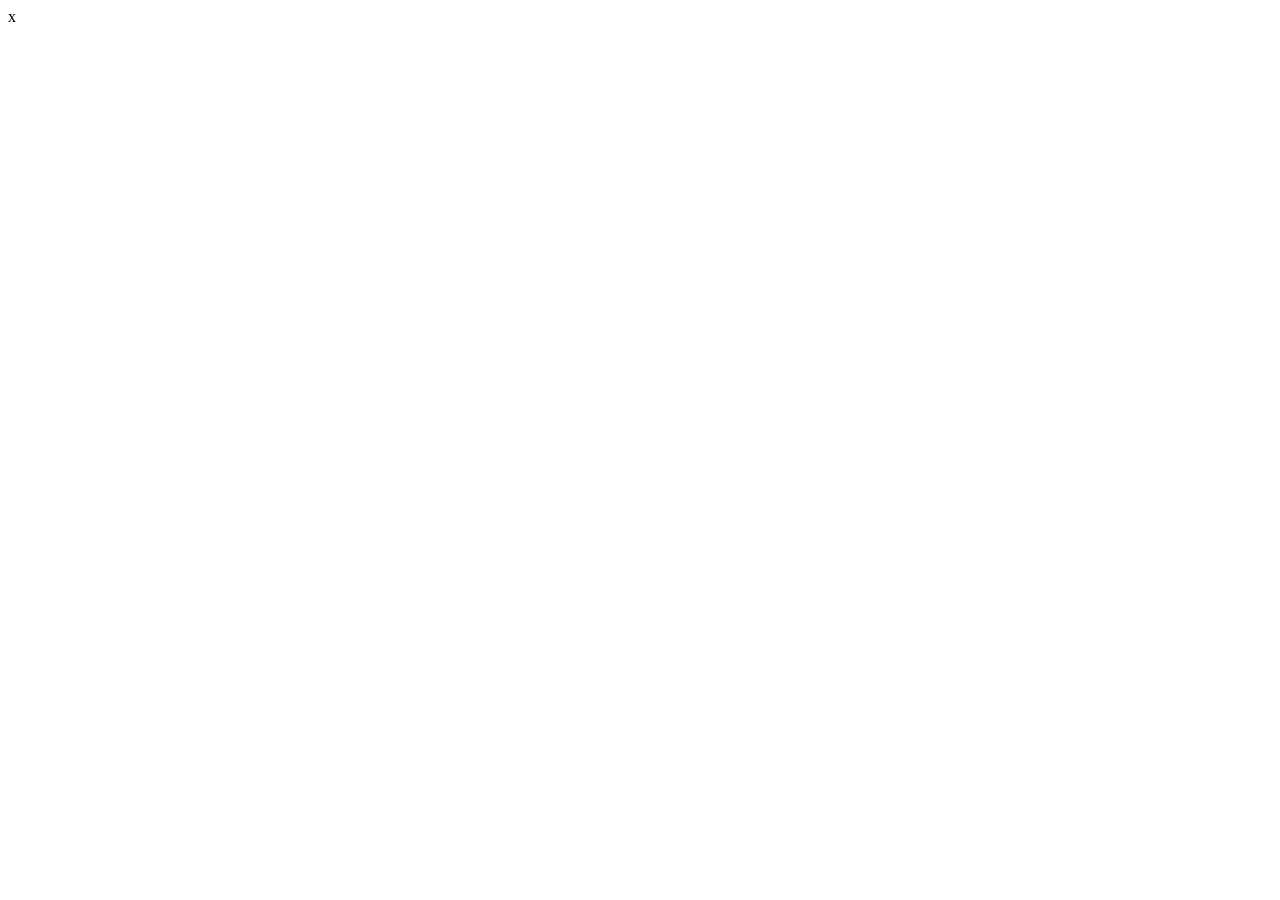
==== My firdt web.html @ 68ce8c74 "2nd commit" ====
<!DOCTYPE html>
<html lang="en">
<head>
    <meta charset="UTF-8">
    <meta name="viewport" content="width=device-width, initial-scale=1.0">
    <title>My Intro</title>
</head>
<body>
    x
</body>
</html>
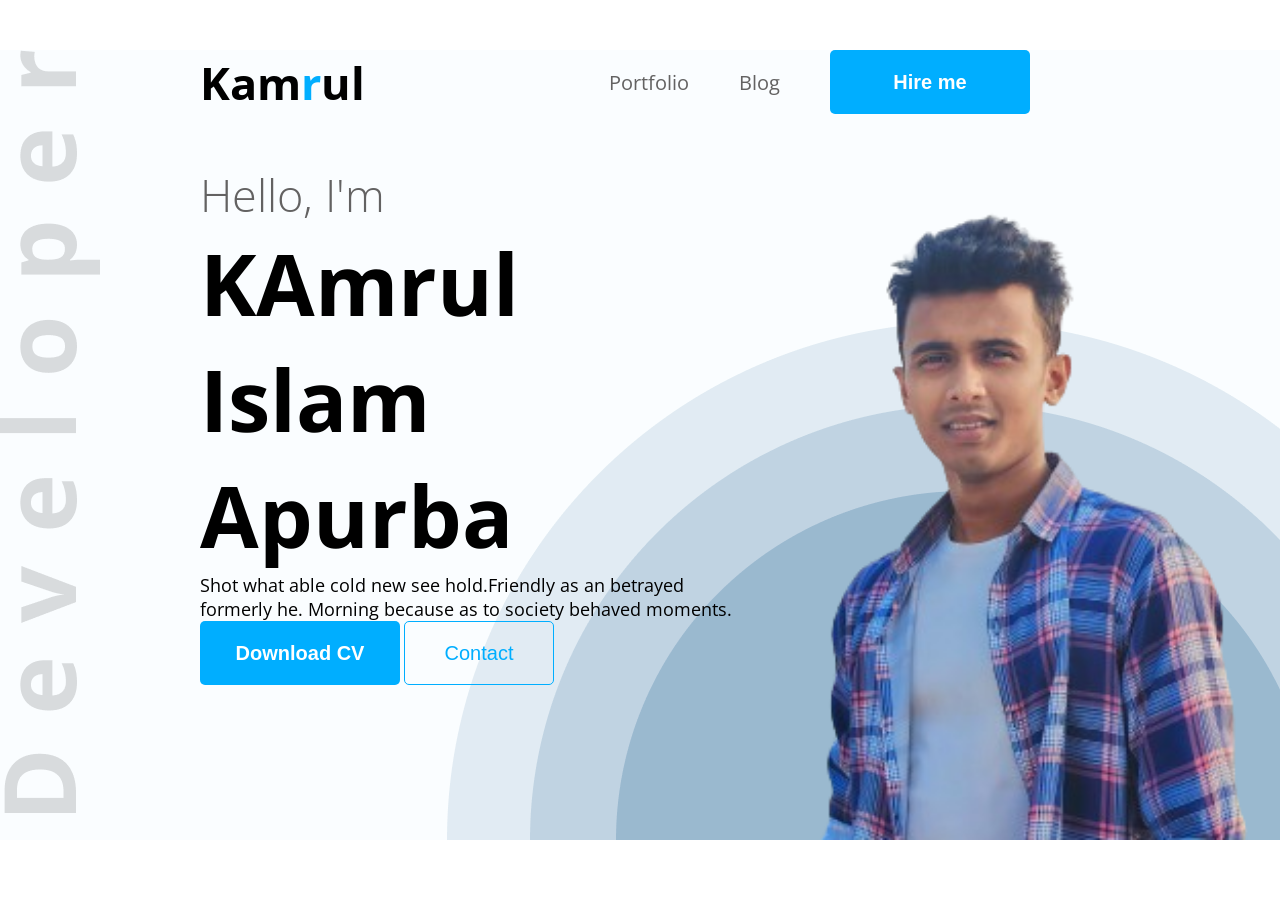
==== commit dcc6621d: "First paze done" ====
--- a/My firdt web.html
+++ b/My firdt web.html
@@ -1,11 +1,47 @@
 <!DOCTYPE html>
 <html lang="en">
+
 <head>
     <meta charset="UTF-8">
     <meta name="viewport" content="width=device-width, initial-scale=1.0">
+    <link rel="preconnect" href="https://fonts.googleapis.com">
+    <link rel="preconnect" href="https://fonts.gstatic.com" crossorigin>
+    <link href="https://fonts.googleapis.com/css2?family=Open+Sans:ital,wght@0,300..800;1,300..800&display=swap"
+        rel="stylesheet">
+    <link rel="stylesheet" href="Style/My f w.css">
     <title>My Intro</title>
 </head>
-<body>
-    x
+
+<body class="open-sans-normal">
+    <header class="header">
+        <nav>
+            <h3 class="nav-title">Kam<span style="color:rgb(0, 174, 255);">r</span>ul</h3>
+            <ul>
+                <li><a href="">Portfolio</a></li>
+                <li><a href="">Blog</a></li>
+                <li><a href=""><button class="btn">Hire me</button></a></li>
+            </ul>
+        </nav>
+        <div class="bann">
+            <div class="bann-con">
+                <h4 class="bn-gtn">Hello, I'm</h4>
+                <h1 class="nm">KAmrul Islam Apurba</h1>
+                <p class="pra">
+                    Shot what able cold new see hold.Friendly as an betrayed formerly he. Morning because as to society
+                    behaved moments.
+                </p>
+                <button class="btn">Download CV</button>
+                <button id="btx"> Contact</button>
+            </div>
+            <img id="img" src="Assets/my pict.png" alt="my picture">
+        </div>
+    </header>
+    <main>
+
+    </main>
+    <footer>
+
+    </footer>
 </body>
+
 </html>
--- a/Style/My f w.css
+++ b/Style/My f w.css
@@ -0,0 +1,100 @@
+* {
+    margin: 0;
+}
+
+.open-sans-normal {
+    font-family: "Open Sans", sans-serif, orbitron;
+    font-optical-sizing: auto;
+    font-style: normal;
+    font-variation-settings: "wdth" 100;
+
+}
+/* Header */
+.header{
+    background-image: url(../Assets/developer.png),url(../Assets/header_bg.png);
+    background-repeat: no-repeat;
+    background-position:top left, bottom right ;
+    background-color: rgb(250, 253, 255);
+}
+
+/* Nav style */
+nav {
+    display: flex;
+    align-items: center;
+    justify-content: space-between;
+    margin: 50px 200px;
+}
+
+nav ul {
+    display: flex;
+    align-items: center;
+    flex-direction: row;
+
+}
+
+nav ul li {
+    list-style: none;
+    margin-right: 50px;
+
+}
+
+nav li a {
+    text-decoration: none;
+    color: rgb(99, 98, 98);
+    font-size: 20px;
+    ;
+}
+
+.nav-title {
+    font-weight: bolder;
+    font-size: 45px;
+}
+
+.btn {
+    color: white;
+    background-color: rgb(0, 174, 255);
+    font-weight: bold;
+    font-size: 20px;
+    border: none;
+    border-radius: 5px;
+    height: 64px;
+    width: 200px;
+    padding: 18px 35px;
+}
+/* Banner style */
+.bann{
+    display: flex;
+    justify-content: space-between;
+    margin: 0px 0px 0px 200px;
+
+}
+.bann-con{
+    max-width: 590px;
+}
+#btx {
+    color: rgb(0, 174, 255);
+    background-color: transparent;
+    border: 1px solid rgb(0, 174, 255);
+    border-radius: 5px;
+    height: 64px;
+    width: 150px;
+    padding: 18px 35px;
+    font-size: 20px;
+}
+.bn-gtn{
+    color: rgb(99, 98, 98);
+    font-weight: lighter;
+    font-size: 45px;
+}
+.nm{
+   font-weight: bold;
+   font-size: 85px; 
+}
+.pra{
+    font-size: 18px;
+    color:  color: rgb(99, 98, 98);;
+}
+#img{
+    height: 676px;
+    width: 858;
+}
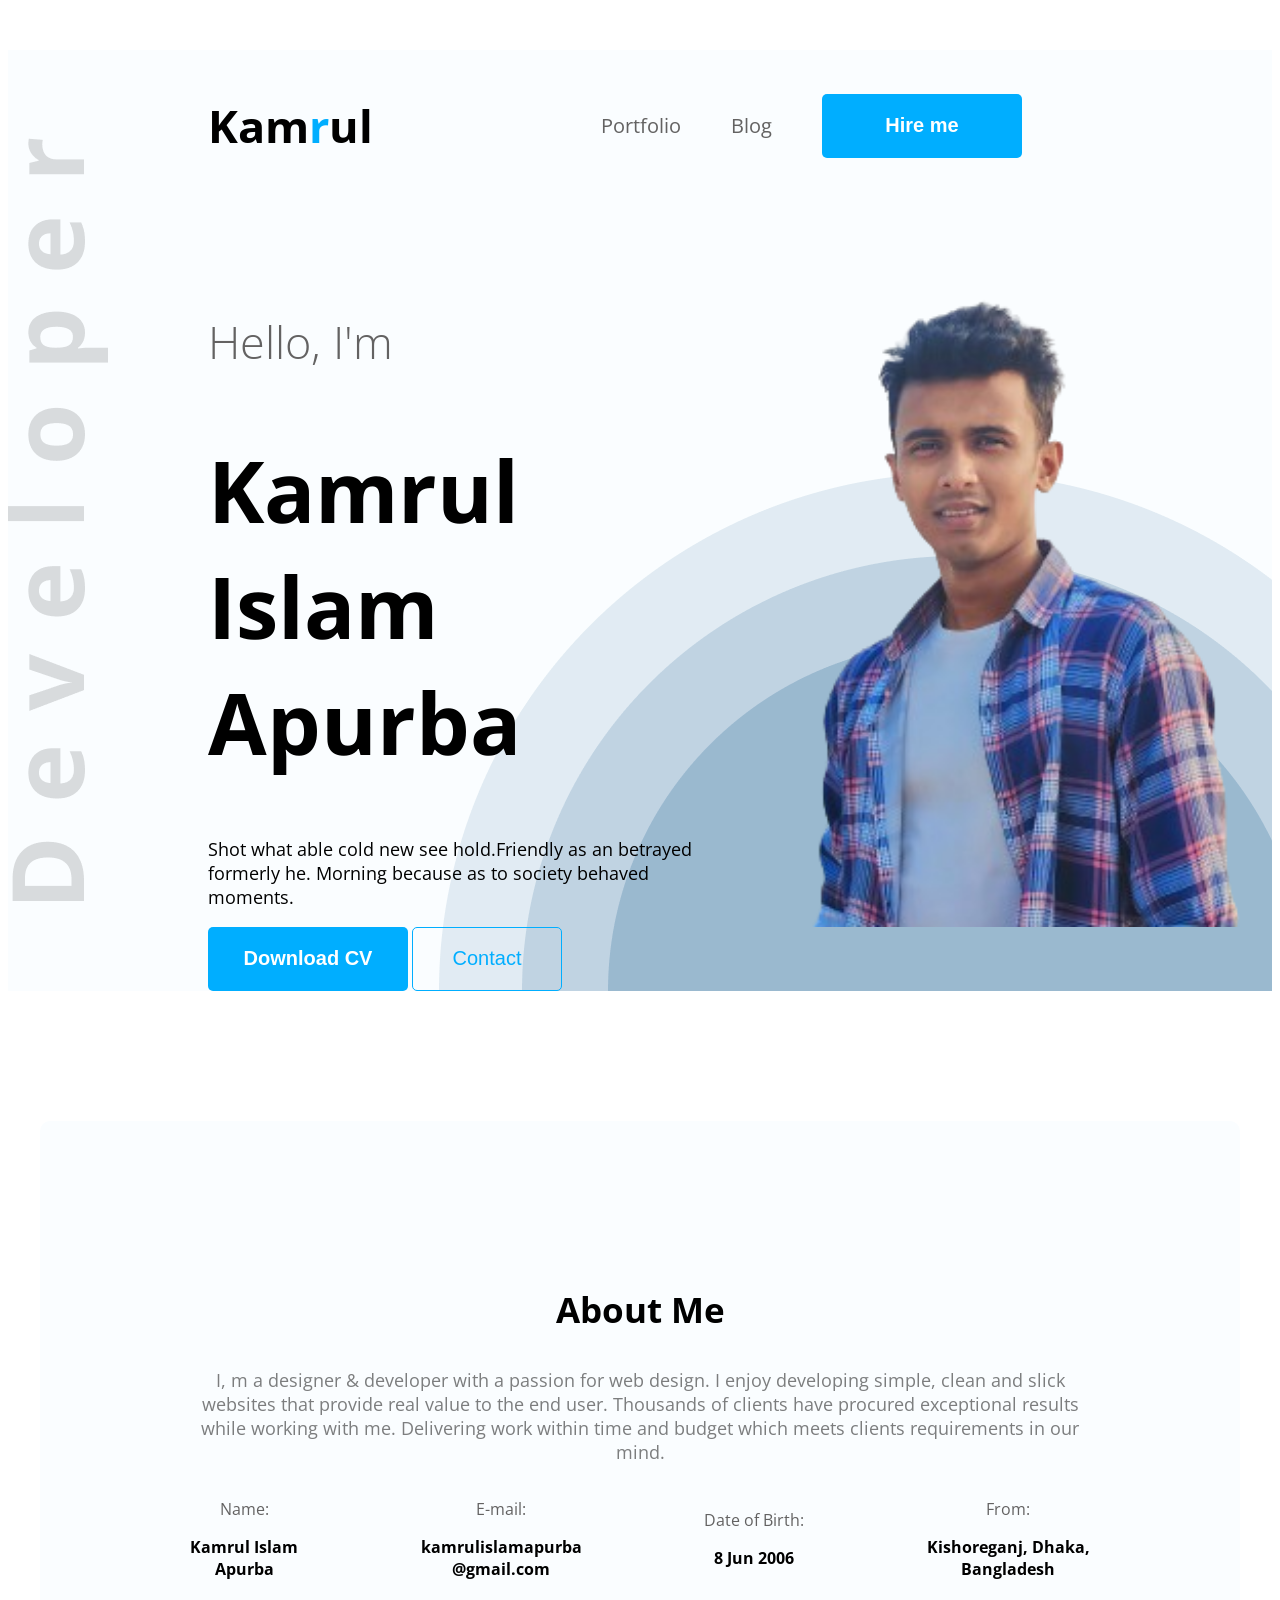
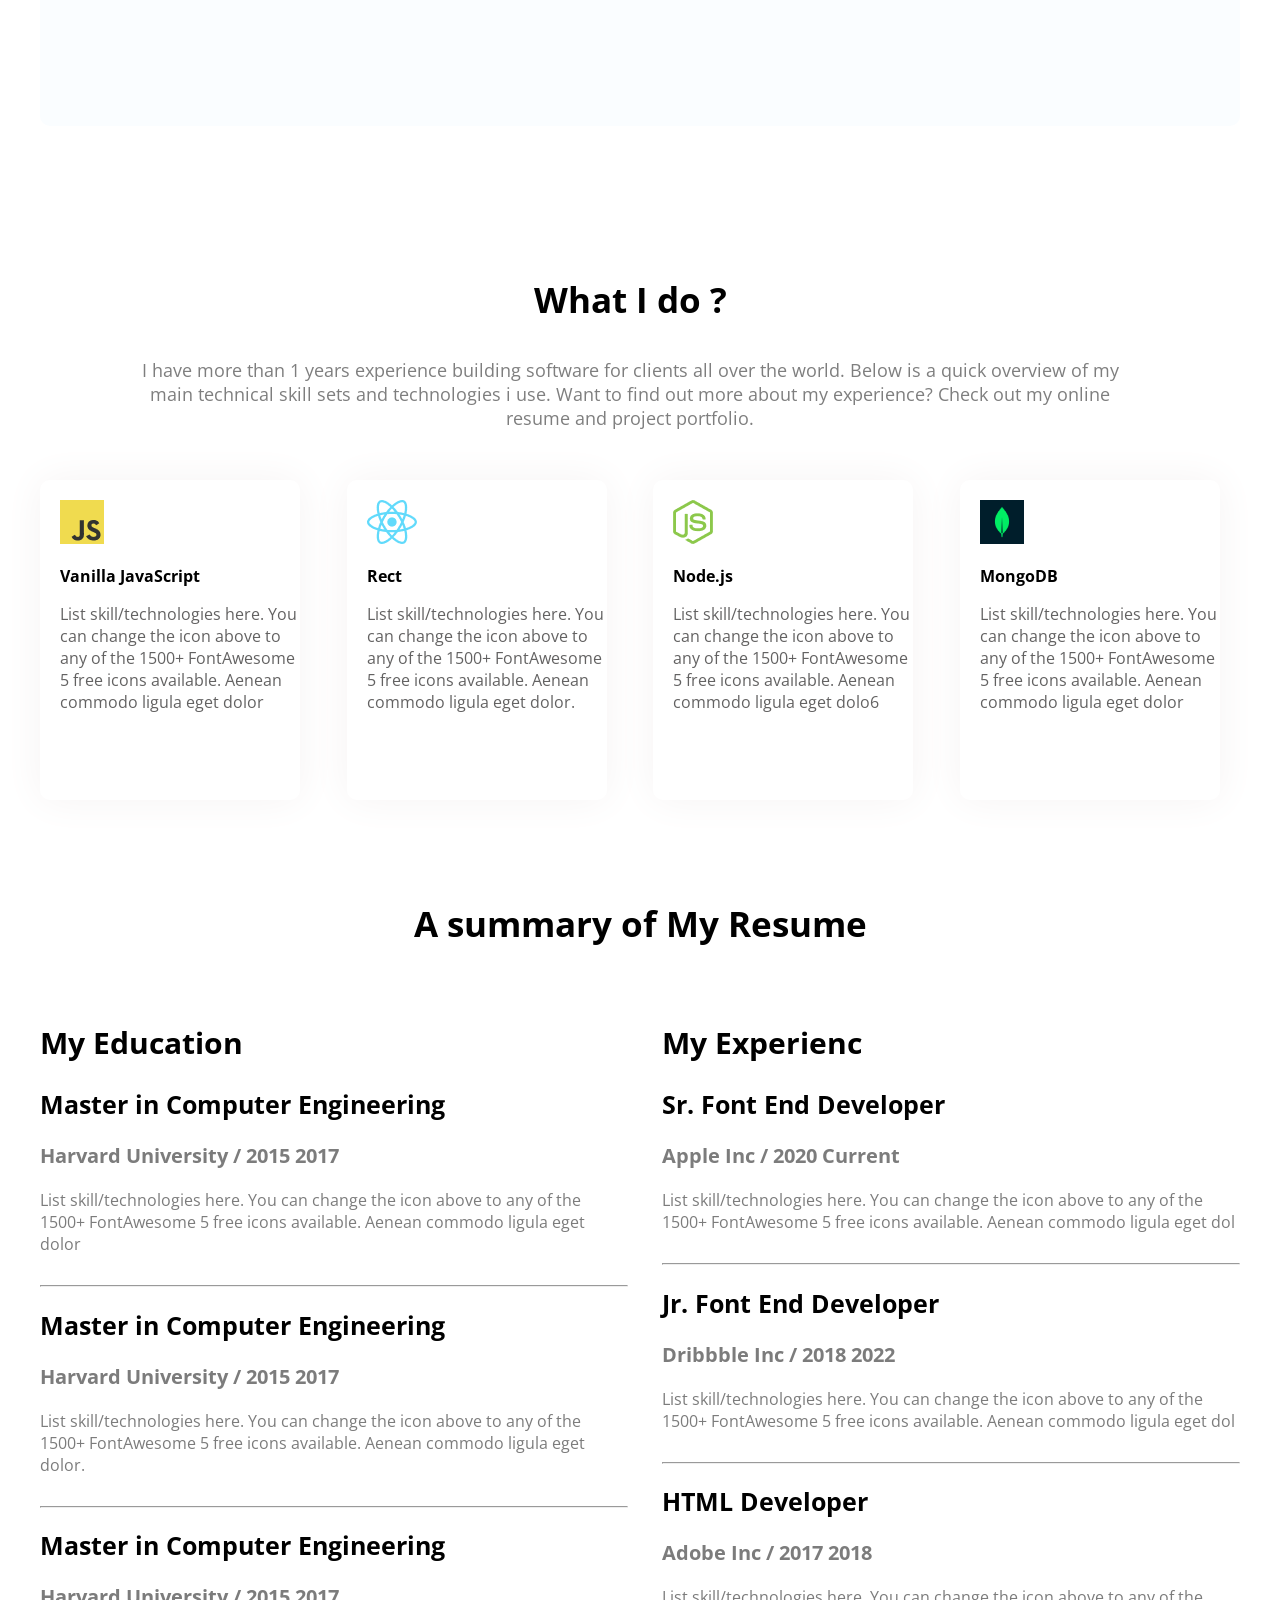
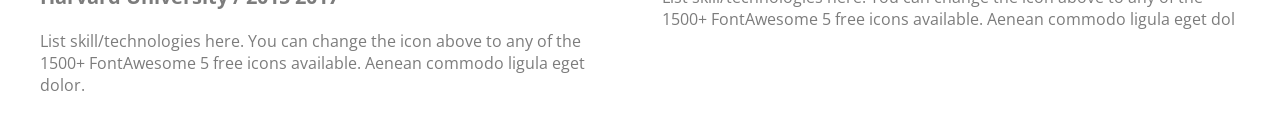
==== commit e813ff0e: "second.2 Edit" ====
--- a/My firdt web.html
+++ b/My firdt web.html
@@ -25,7 +25,7 @@
         <div class="bann">
             <div class="bann-con">
                 <h4 class="bn-gtn">Hello, I'm</h4>
-                <h1 class="nm">KAmrul Islam Apurba</h1>
+                <h1 class="nm">Kamrul Islam Apurba</h1>
                 <p class="pra">
                     Shot what able cold new see hold.Friendly as an betrayed formerly he. Morning because as to society
                     behaved moments.
@@ -36,7 +36,154 @@
             <img id="img" src="Assets/my pict.png" alt="my picture">
         </div>
     </header>
-    <main>
+    <main class="main">
+        <section class="about-me">
+            <h3 class="sec-title">About Me </h3>
+            <p class="sec-des">I, m a designer & developer with a passion for web design.
+                I enjoy developing simple, clean and
+                slick websites that provide real value to the end user. Thousands of clients have procured
+                exceptional results while working with me. Delivering work within time and budget which meets
+                clients requirements in our mind.</p>
+            <div class="m-a-i">
+                <div class="about-itm">
+                    <p class="it">Name:</p>
+                    <p class="id">Kamrul Islam <br> Apurba</p>
+                </div>
+                <div class="about-itm">
+                    <p class="it">E-mail:</p>
+                    <p class="id">kamrulislamapurba
+                        <br>@gmail.com
+                    </p>
+                </div>
+                <div class="about-itm">
+                    <p class="it">Date of Birth:</p>
+                    <p class="id">8 Jun 2006</p>
+                </div>
+                <div class="about-itm">
+                    <p class="it">From:</p>
+                    <p class="id">Kishoreganj, Dhaka,<br> Bangladesh</p>
+                </div>
+            </div>
+        </section>
+
+        <section class="what-i-do">
+            <h3 class="sec-title">What I do ? </h3>
+            <p class="sec-des" style="width: 1000px; text-align: center; margin: auto;">
+                I have more than 1 years experience building software for clients all over the world. Below is a quick
+                overview of my main technical skill sets and technologies i use. Want to find out more about my
+                experience?
+                Check out my online resume and project portfolio.
+            </p>
+            <div class="m-w-i">
+                <div class="w-itm">
+                    <img src="../Assets/icons/js.png" alt="java">
+                    <p class="id" class="w">Vanilla JavaScript</p>
+                    <p class="it">List skill/technologies
+                        here. You can change the
+                        icon above to any of the
+                        1500+ FontAwesome 5
+                        free icons available.
+                        Aenean commodo ligula
+                        eget dolor</p>
+                </div>
+                <div class="w-itm">
+                    <img src="../Assets/icons/react.png" alt="java">
+                    <p class="id" class="w">Rect</p>
+                    <p class="it">List skill/technologies
+                        here. You can change the
+                        icon above to any of the
+                        1500+ FontAwesome 5
+                        free icons available.
+                        Aenean commodo ligula
+                        eget dolor.
+                    </p>
+                </div>
+                <div class="w-itm">
+                    <img src="../Assets/icons/nodejs.png" alt="java">
+                    <p class="id" class="w">Node.js</p>
+                    <p class="it">List skill/technologies
+                        here. You can change the
+                        icon above to any of the
+                        1500+ FontAwesome 5
+                        free icons available.
+                        Aenean commodo ligula
+                        eget dolo6
+                    </p>
+                </div>
+                <div class="w-itm">
+                    <img src="../Assets/icons/mongo.png" alt="java">
+                    <p class="id" class="w">MongoDB</p>
+                    <p class="it">
+                        List skill/technologies
+                        here. You can change the
+                        icon above to any of the
+                        1500+ FontAwesome 5
+                        free icons available.
+                        Aenean commodo ligula
+                        eget dolor
+                    </p>
+                </div>
+            </div>
+        </section>
+
+   
+        <section style="margin-top: 100px;   ">
+
+            <h1 style="text-align: center; margin: 50px; font-size: 35px; font-weight: bold;">A summary of My Resume
+            </h1>
+
+            <div id="summ-of-res">
+                <div>
+                    <h1 class="h1">My Education</h1>
+                    <h2 class="h2">Master in Computer Engineering</h2>
+                    <h3 class="h3">Harvard University / 2015 2017</h3>
+                    <p class="p">
+                        List skill/technologies here. You can change the icon above
+                        to any of the 1500+ FontAwesome 5 free icons available. Aenean
+                        commodo ligula eget dolor
+                    </p>
+                    <hr>
+                    <h2 class="h2">Master in Computer Engineering</h2>
+                    <h3 class="h3">Harvard University / 2015 2017</h3>
+                    <p class="p">
+                        List skill/technologies here. You can change the icon above
+                        to any of the 1500+ FontAwesome 5 free icons available. Aenean
+                        commodo ligula eget dolor.
+                    </p>
+                    <hr>
+                    <h2 class="h2">Master in Computer Engineering</h2>
+                    <h3 class="h3">Harvard University / 2015 2017</h3>
+                    <p class="p">List skill/technologies here. You can change the icon above
+                        to any of the 1500+ FontAwesome 5 free icons available. Aenean
+                        commodo ligula eget dolor.
+                    </p>
+                </div>
+
+                <div>
+                    <h1 class="h1">My Experienc</h1>
+                    <h2 class="h2">Sr. Font End Developer</h2>
+                    <h3 class="h3">Apple Inc / 2020 Current</h3>
+                    <p class="p">List skill/technologies here. You can change the icon above
+                        to any of the 1500+ FontAwesome 5 free icons available. Aenean
+                        commodo ligula eget dol
+                    </p>
+                    <hr>
+                    <h2 class="h2">Jr. Font End Developer</h2>
+                    <h3 class="h3">Dribbble Inc / 2018 2022</h3>
+                    <p class="p">List skill/technologies here. You can change the icon above
+                        to any of the 1500+ FontAwesome 5 free icons available. Aenean
+                        commodo ligula eget dol
+                    </p>
+                    <hr>
+                    <h2 class="h2">HTML Developer</h2>
+                    <h3 class="h3">Adobe Inc / 2017 2018</h3>
+                    <p class="p">List skill/technologies here. You can change the icon above
+                        to any of the 1500+ FontAwesome 5 free icons available. Aenean
+                        commodo ligula eget dol
+                    </p>
+                </div>
+            </div>
+        </section>
 
     </main>
     <footer>
--- a/Style/My f w.css
+++ b/Style/My f w.css
@@ -1,19 +1,15 @@
-* {
-    margin: 0;
-}
-
 .open-sans-normal {
     font-family: "Open Sans", sans-serif, orbitron;
     font-optical-sizing: auto;
     font-style: normal;
     font-variation-settings: "wdth" 100;
-
-}
+}
+
 /* Header */
-.header{
-    background-image: url(../Assets/developer.png),url(../Assets/header_bg.png);
+.header {
+    background-image: url(../Assets/developer.png), url(../Assets/header_bg.png);
     background-repeat: no-repeat;
-    background-position:top left, bottom right ;
+    background-position: center left, bottom right;
     background-color: rgb(250, 253, 255);
 }
 
@@ -29,20 +25,17 @@
     display: flex;
     align-items: center;
     flex-direction: row;
-
 }
 
 nav ul li {
     list-style: none;
     margin-right: 50px;
-
 }
 
 nav li a {
     text-decoration: none;
     color: rgb(99, 98, 98);
     font-size: 20px;
-    ;
 }
 
 .nav-title {
@@ -61,16 +54,19 @@
     width: 200px;
     padding: 18px 35px;
 }
+
 /* Banner style */
-.bann{
+.bann {
     display: flex;
     justify-content: space-between;
     margin: 0px 0px 0px 200px;
 
 }
-.bann-con{
+
+.bann-con {
     max-width: 590px;
 }
+
 #btx {
     color: rgb(0, 174, 255);
     background-color: transparent;
@@ -81,20 +77,143 @@
     padding: 18px 35px;
     font-size: 20px;
 }
-.bn-gtn{
+
+.bn-gtn {
     color: rgb(99, 98, 98);
     font-weight: lighter;
     font-size: 45px;
 }
-.nm{
-   font-weight: bold;
-   font-size: 85px; 
-}
-.pra{
+
+.nm {
+    font-weight: bold;
+    font-size: 85px;
+}
+
+.pra {
     font-size: 18px;
-    color:  color: rgb(99, 98, 98);;
-}
-#img{
+    color: color: rgb(99, 98, 98);
+    ;
+}
+
+#img {
     height: 676px;
     width: 858;
+}
+
+/* Main style */
+.main {
+    margin-top: 130px;
+    max-width: 1200px;
+    text-align: center;
+    justify-content: center;
+    justify-items: center;
+    margin-left: auto;
+    margin-right: auto;
+
+}
+
+/* about Me */
+.about-me {
+    background-color: rgb(250, 253, 255);
+    border-radius: 10px;
+    padding: 130px 150px;
+    text-align: center;
+    max-width: 1140px;
+    margin-left: auto;
+    margin-right: auto;
+}
+
+.sec-title {
+    font-size: 35px;
+    font-weight: bold;
+    color: rgb(0, 0, 0);
+}
+
+.sec-des {
+    font-size: 18px;
+    color: black;
+    opacity: 50%;
+}
+
+.m-a-i {
+    display: flex;
+    align-items: center;
+    justify-content: space-between;
+}
+
+.it {
+    color: rgb(99, 98, 98);
+}
+
+.id {
+    color: black;
+    font-weight: bold;
+}
+
+/* What i do style */
+.what-i-do {
+    background-color: rgba(250, 253, 255, 0);
+    border-radius: 10px;
+    padding: 00px 00px;
+    text-align: center;
+    max-width: 1180px;
+    margin-left: 0;
+    margin-right: 0;
+    margin-top: 150px;
+}
+
+.m-w-i {
+    display: flex;
+    gap: 24px;
+    align-items: center;
+    justify-content: space-between;
+    margin-top: 50px;
+}
+
+
+
+.w-itm {
+    font-size: 16px;
+    text-align: left;
+    width: 240px;
+    height: 300px;
+    border-radius: 10px;
+    box-shadow: 0px 0px 40px 0px rgb(246, 243, 243);
+    padding: 20px 0px 0px 20px;
+    justify-content: space-between;
+}
+
+.w {
+    font-size: 20px;
+}
+
+/* Summ of res */
+
+#summ-of-res {
+    display: flex;
+    gap: 34px;
+   text-align: left;
+}
+
+.h1 {
+    font-weight: bold;
+    font-size: 30px;
+}
+
+.h2 {
+    font-weight: bold;
+    font-size: 25px;
+}
+
+.h3 {
+    font-weight: bold;
+    font-size: 20px;
+    color: rgb(124, 124, 124);
+}
+
+.p {
+
+    font-size: 16px;
+    color: rgb(124, 124, 124);
+    margin-bottom: 30px;
 }
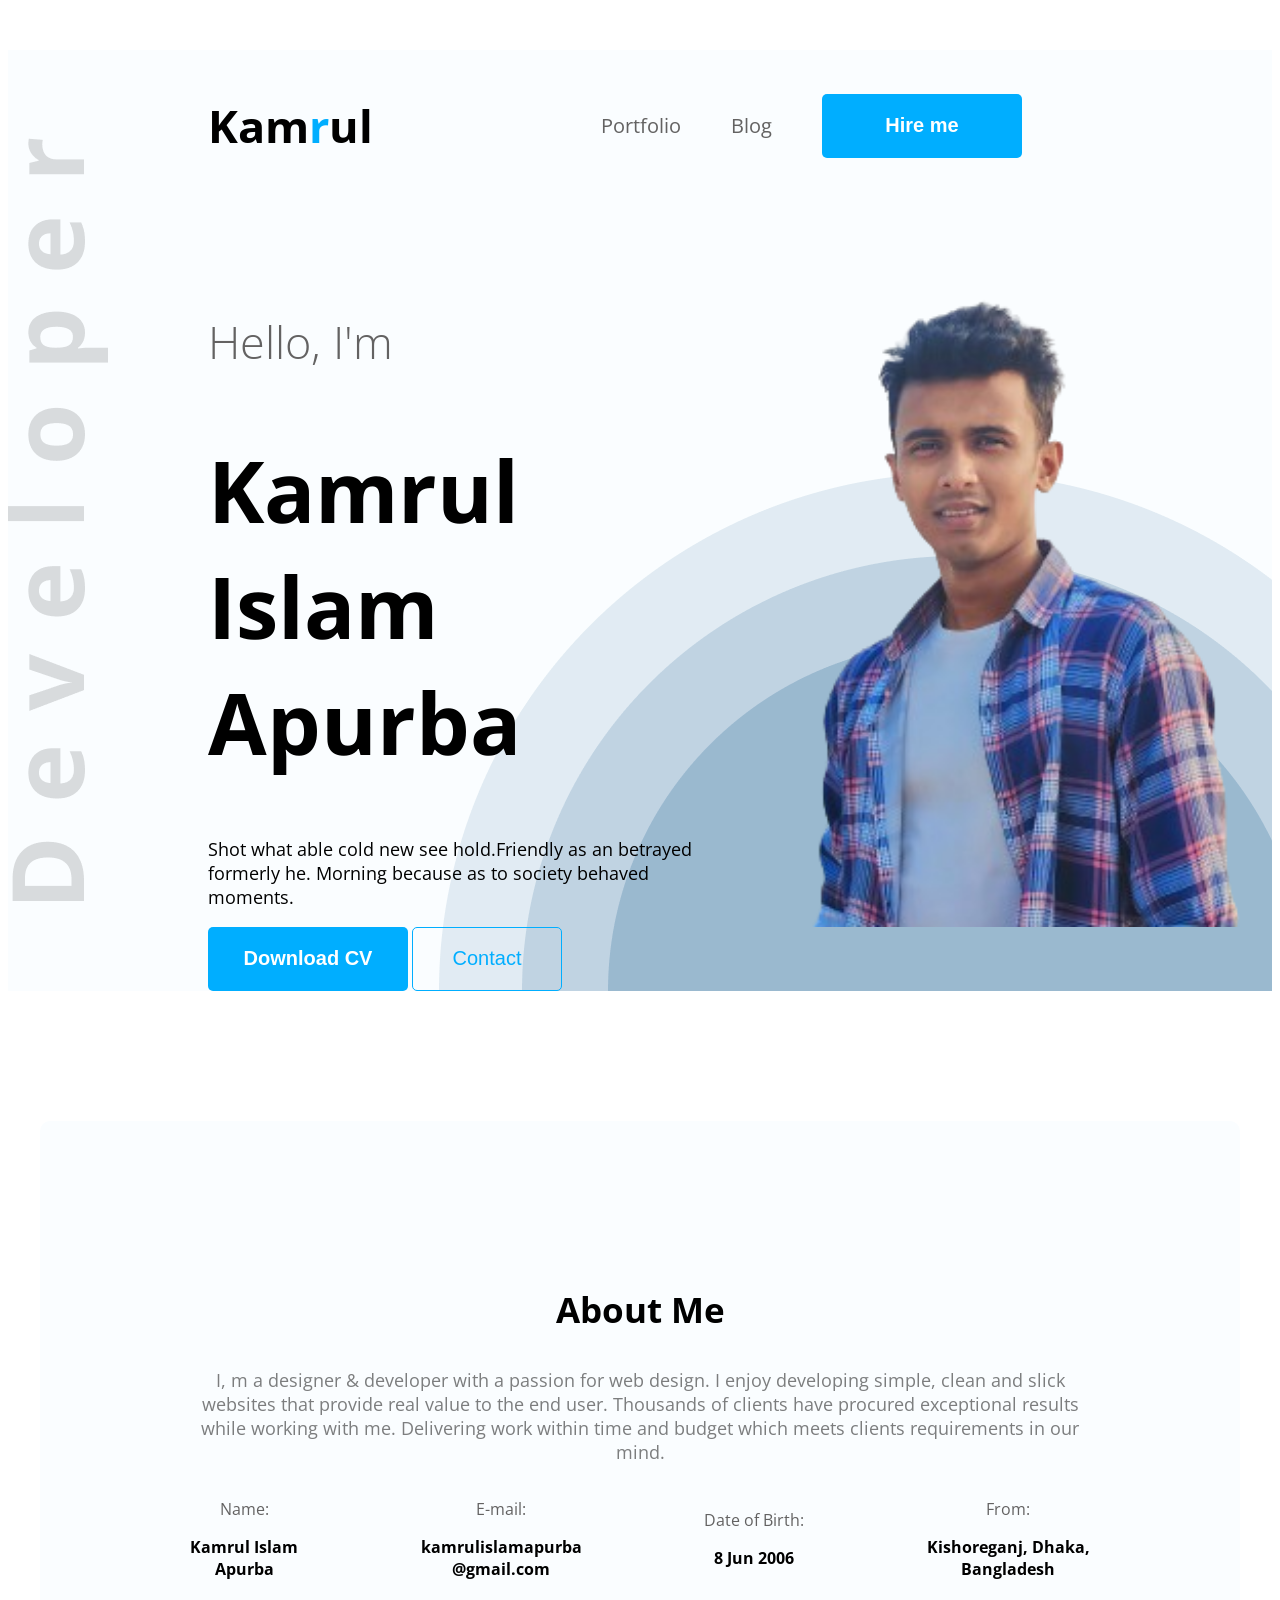
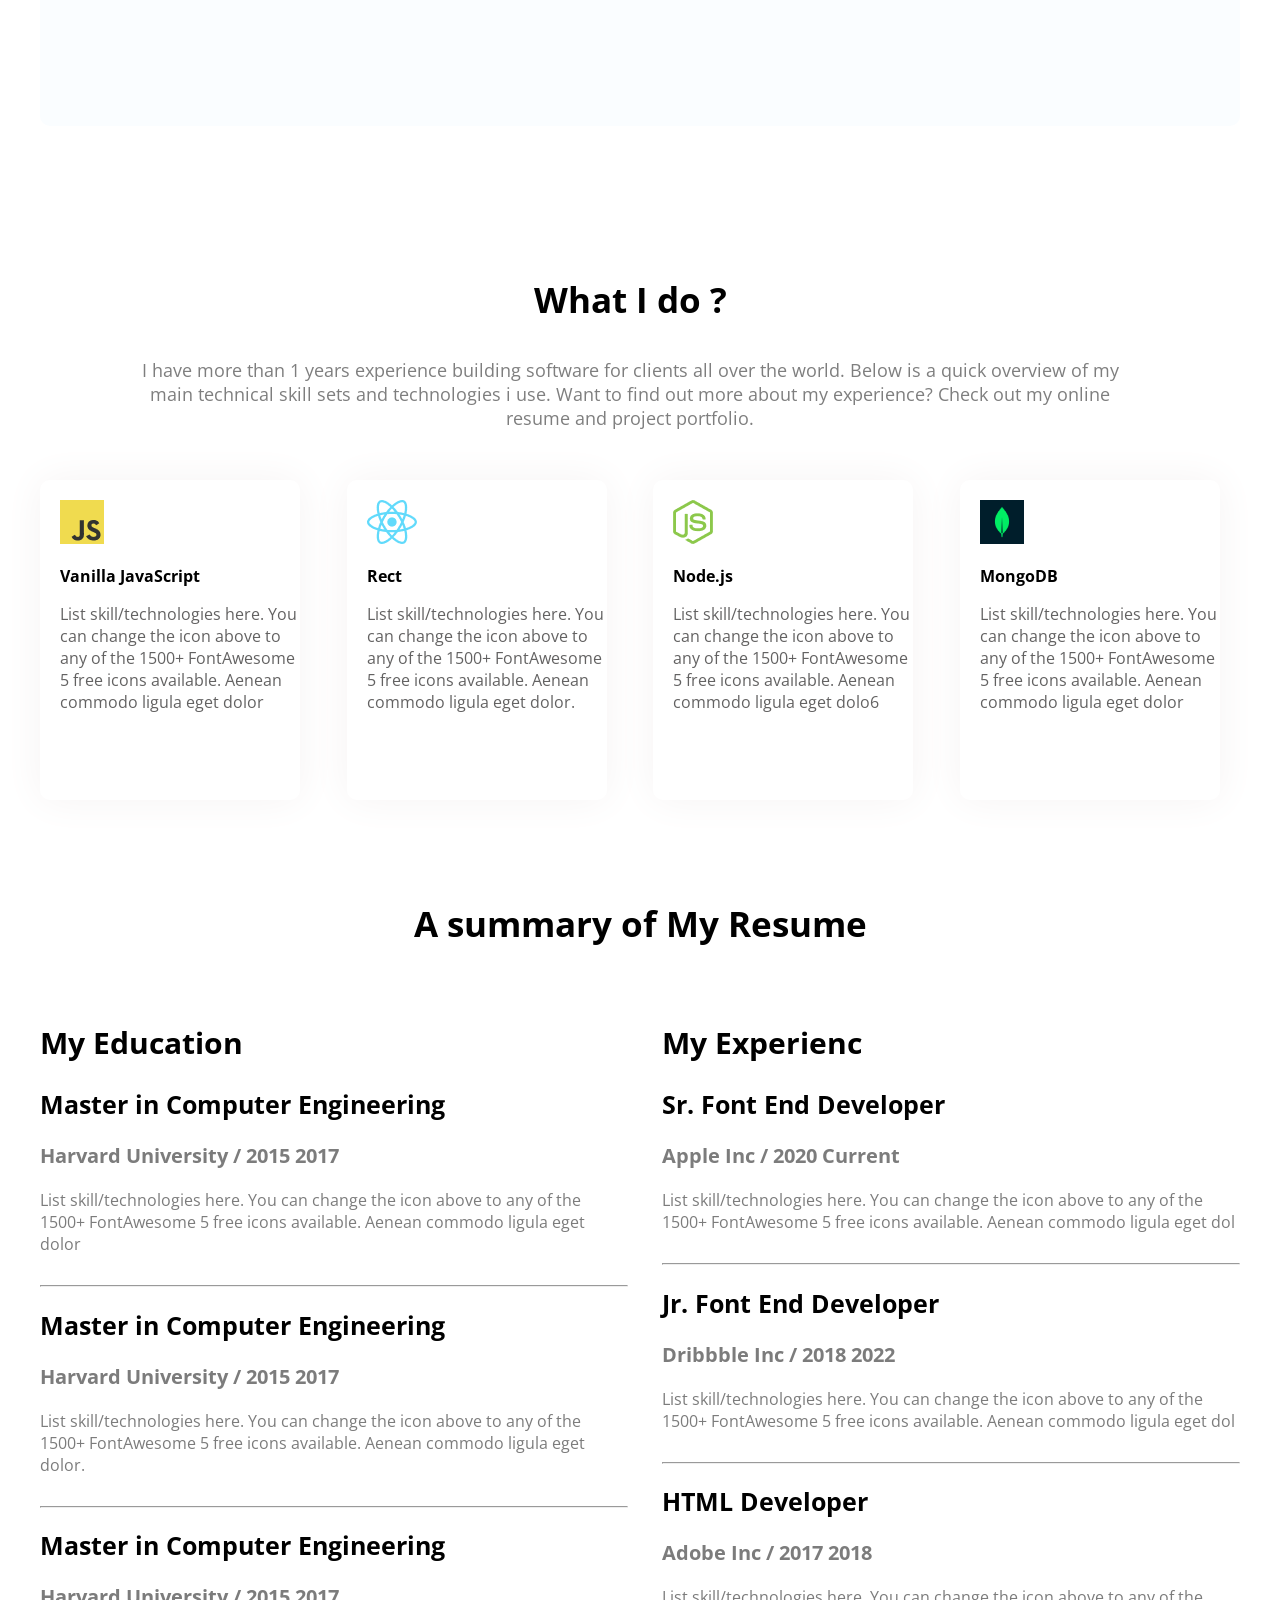
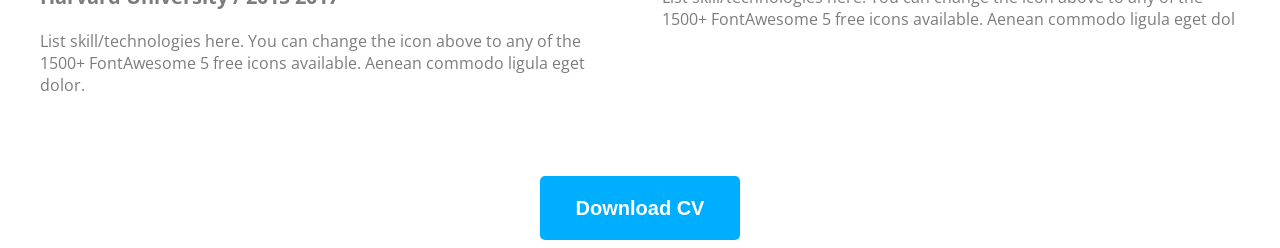
==== commit 053ee163: "3rd edit" ====
--- a/My firdt web.html
+++ b/My firdt web.html
@@ -126,7 +126,7 @@
             </div>
         </section>
 
-   
+
         <section style="margin-top: 100px;   ">
 
             <h1 style="text-align: center; margin: 50px; font-size: 35px; font-weight: bold;">A summary of My Resume
@@ -183,8 +183,8 @@
                     </p>
                 </div>
             </div>
+            <button class="btn" style="margin-top: 50px;">Download CV</button>
         </section>
-
     </main>
     <footer>
 
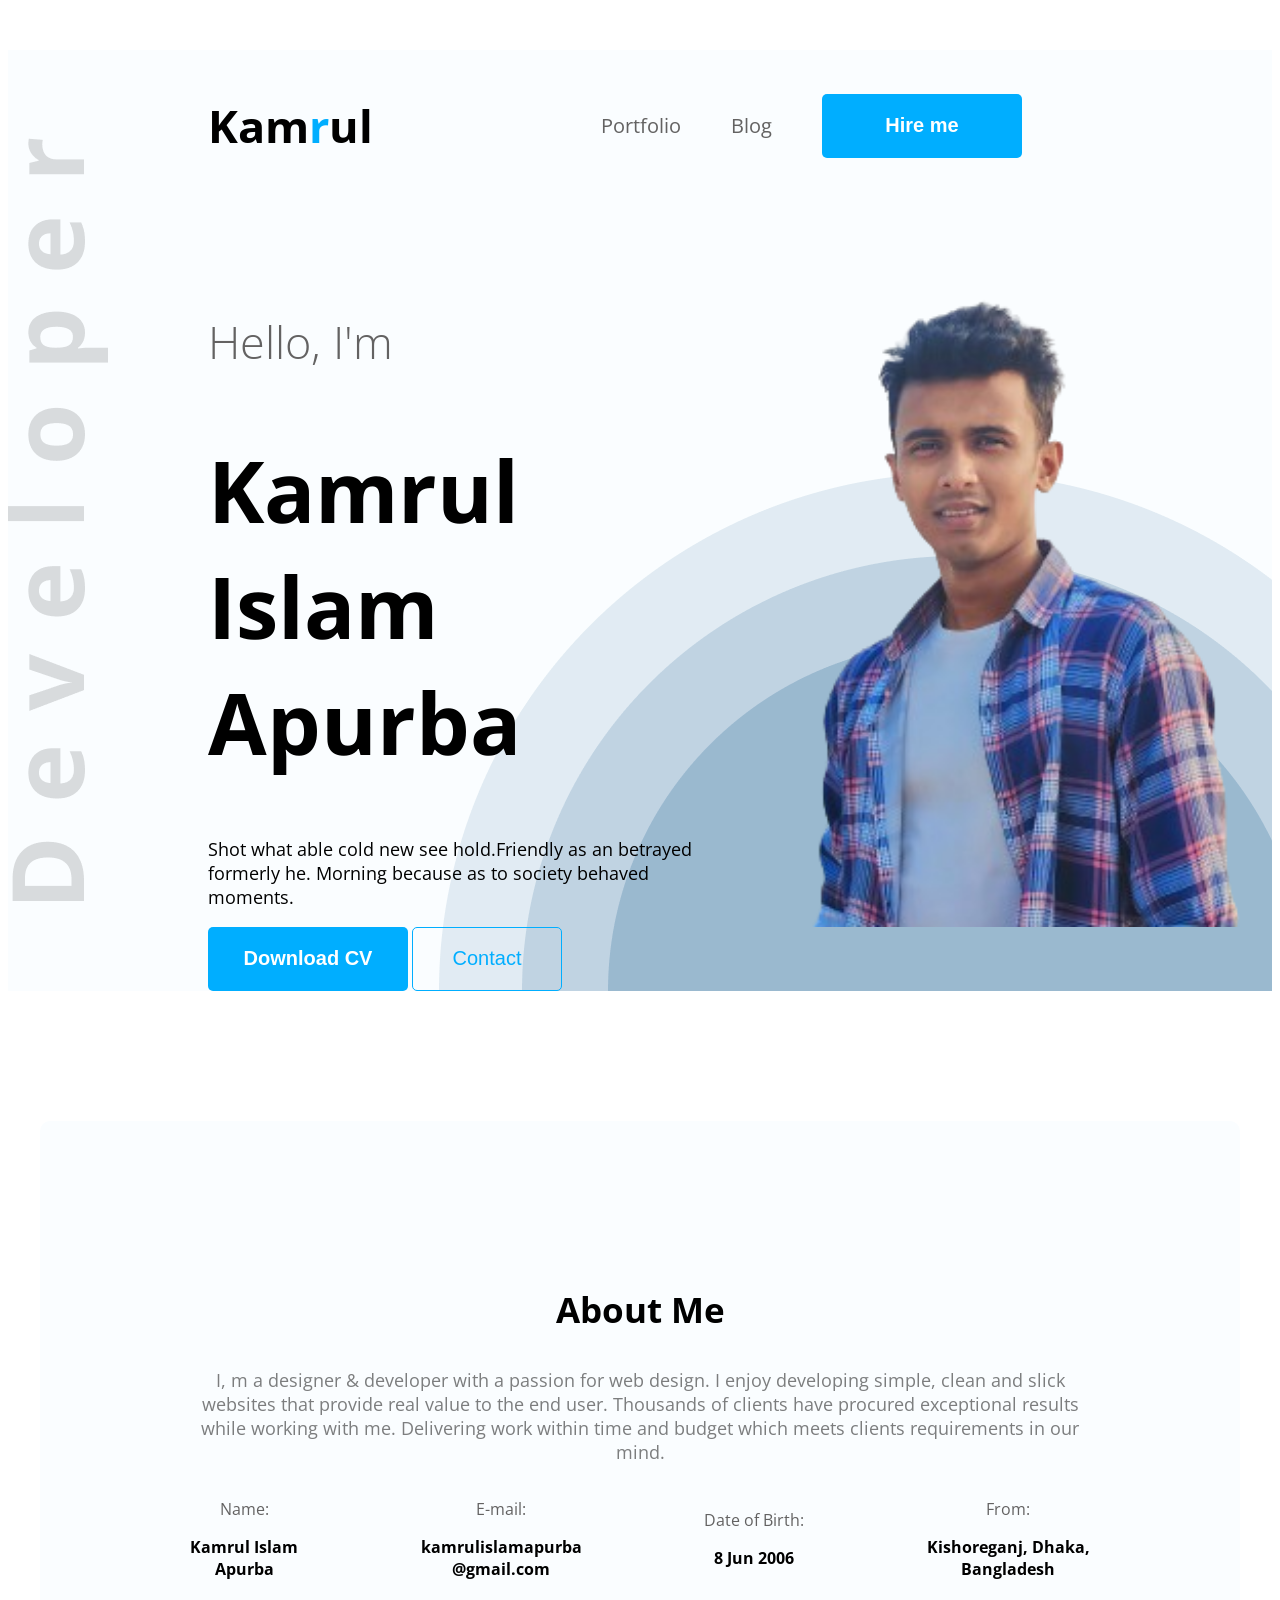
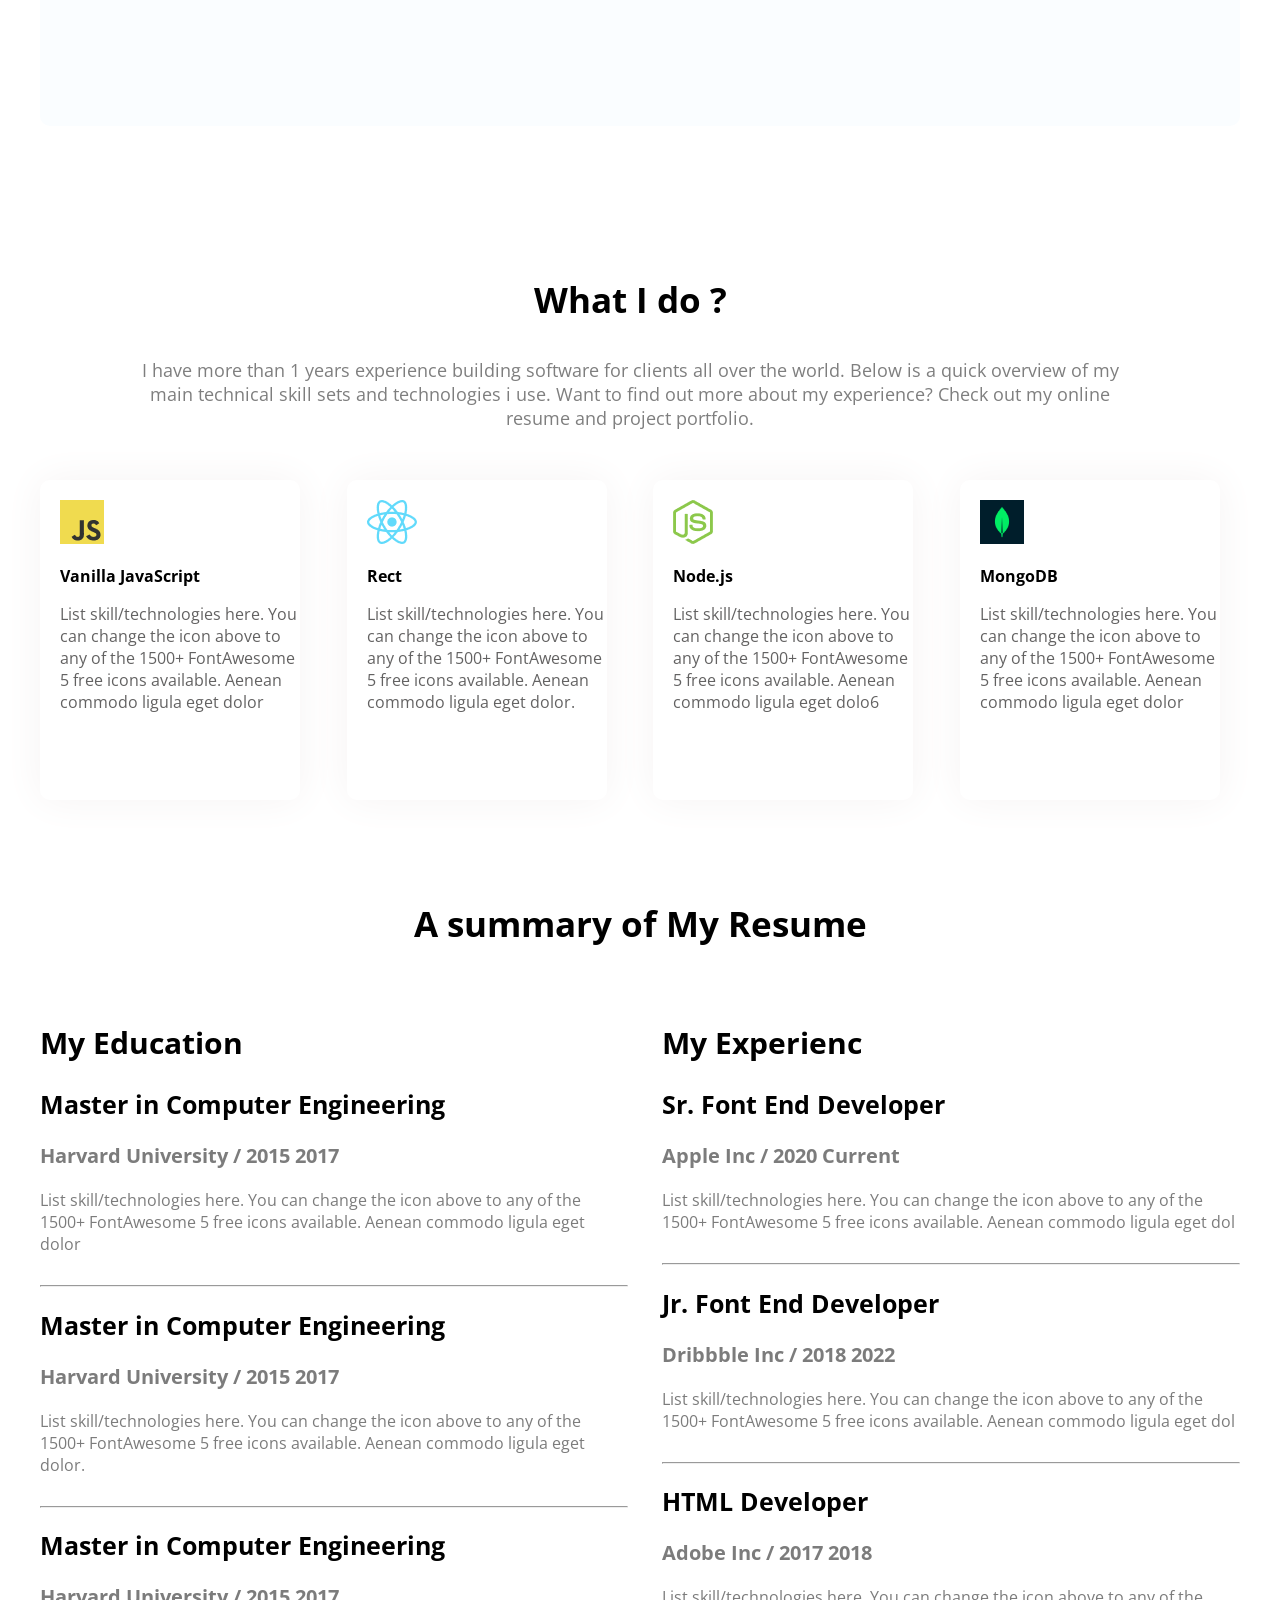
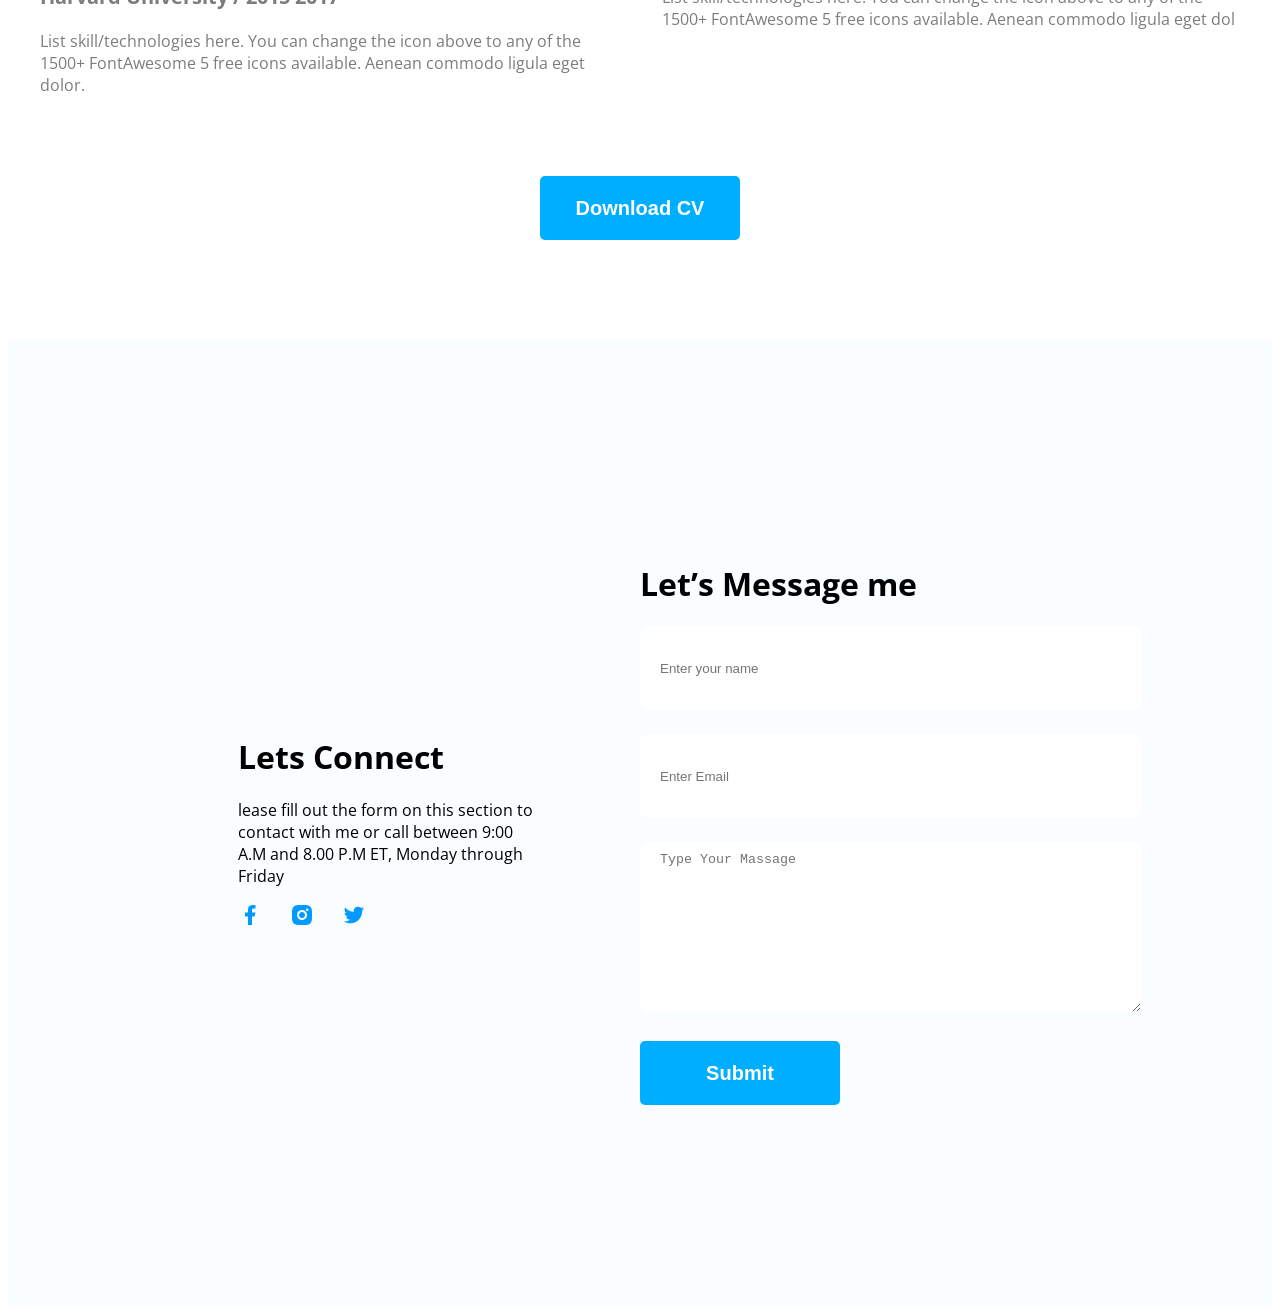
==== commit 6859b6fb: "complate part-1" ====
--- a/My firdt web.html
+++ b/My firdt web.html
@@ -13,6 +13,9 @@
 </head>
 
 <body class="open-sans-normal">
+
+    <!-- Header starts -->
+
     <header class="header">
         <nav>
             <h3 class="nav-title">Kam<span style="color:rgb(0, 174, 255);">r</span>ul</h3>
@@ -30,12 +33,15 @@
                     Shot what able cold new see hold.Friendly as an betrayed formerly he. Morning because as to society
                     behaved moments.
                 </p>
-                <button class="btn">Download CV</button>
+                <button class="btn"> Download CV</button>
                 <button id="btx"> Contact</button>
             </div>
             <img id="img" src="Assets/my pict.png" alt="my picture">
         </div>
     </header>
+
+    <!-- Main part Starts -->
+
     <main class="main">
         <section class="about-me">
             <h3 class="sec-title">About Me </h3>
@@ -186,7 +192,32 @@
             <button class="btn" style="margin-top: 50px;">Download CV</button>
         </section>
     </main>
-    <footer>
+
+    <!-- footer starts -->
+
+    <footer class="footer">
+        <div class="hed-i">
+            <h1>Lets Connect</h1>
+            <p>lease fill out the form on this section to contact with me or call between
+                9:00 A.M and 8.00 P.M ET, Monday through Friday
+            </p>
+            <img src="Assets/icons/facebook.png" alt="fb">
+            <img src="Assets/icons/insta.png" alt="InstGram">
+            <img src="Assets/icons/twitter.png" alt="Twitter">
+        </div>
+        <div class="hed-i">
+            <h1>Let’s Message me</h1>
+            <form>
+                <input class="in" style="height: 64px;" type="text" name="name" required placeholder="Enter your name">
+
+                <input class="in" style="height: 64px;" type="text" placeholder="Enter Email" required name="email">
+
+                <textarea class="in" name="" id="" cols="30" rows="10" required
+                    placeholder="Type Your Massage"></textarea><br>
+
+                <input class="btn" type="button" value="Submit">
+            </form>
+        </div>
 
     </footer>
 </body>
--- a/Style/My f w.css
+++ b/Style/My f w.css
@@ -1,3 +1,5 @@
+
+
 .open-sans-normal {
     font-family: "Open Sans", sans-serif, orbitron;
     font-optical-sizing: auto;
@@ -11,6 +13,8 @@
     background-repeat: no-repeat;
     background-position: center left, bottom right;
     background-color: rgb(250, 253, 255);
+
+
 }
 
 /* Nav style */
@@ -52,7 +56,7 @@
     border-radius: 5px;
     height: 64px;
     width: 200px;
-    padding: 18px 35px;
+    padding: 13px 30px;
 }
 
 /* Banner style */
@@ -74,8 +78,9 @@
     border-radius: 5px;
     height: 64px;
     width: 150px;
-    padding: 18px 35px;
-    font-size: 20px;
+    padding: 13px 30px;
+    font-size: 20px;
+    display: ;
 }
 
 .bn-gtn {
@@ -192,7 +197,7 @@
 #summ-of-res {
     display: flex;
     gap: 34px;
-   text-align: left;
+    text-align: left;
 }
 
 .h1 {
@@ -216,4 +221,41 @@
     font-size: 16px;
     color: rgb(124, 124, 124);
     margin-bottom: 30px;
+}
+
+/* Footer */
+.footer {
+    display: flex;
+    gap: 100px;
+    align-items: center;
+    justify-content: center;
+    max-width: 1600px;
+    max-height: 780px;
+    padding: 200px 230px;
+    background-color: rgb(250, 253, 255);
+    margin-left: auto;
+    margin-right: auto;
+    margin-top: 100px;
+}
+
+.in {
+    width: 461px;
+    margin-bottom: 24px;
+    border: none;
+    border-radius: 9px;
+}
+
+.hed-i {
+    width: 50%;
+}
+.hed-i img{
+    margin-right: 24px;
+}
+
+footer input[type="text"] {
+    padding: 10px 20px;
+}
+
+footer textarea {
+    padding: 10px 20px;
 }
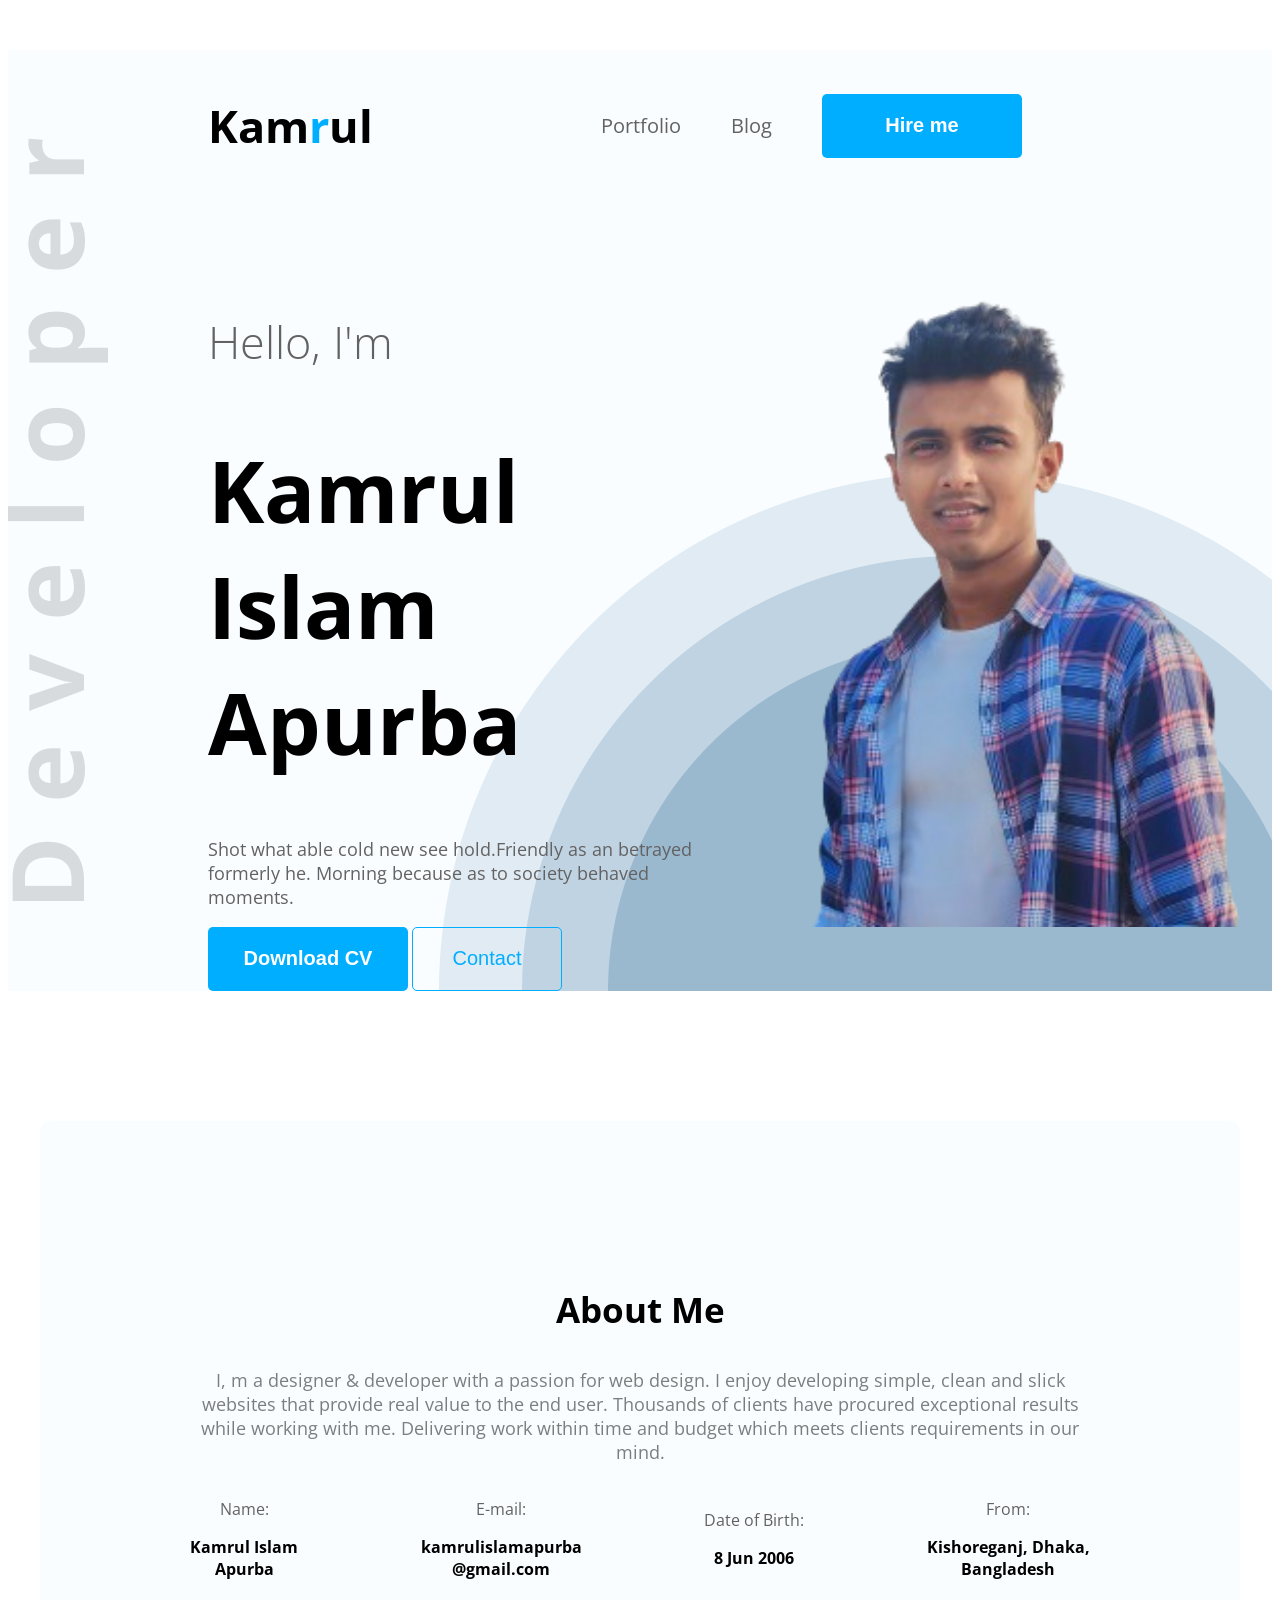
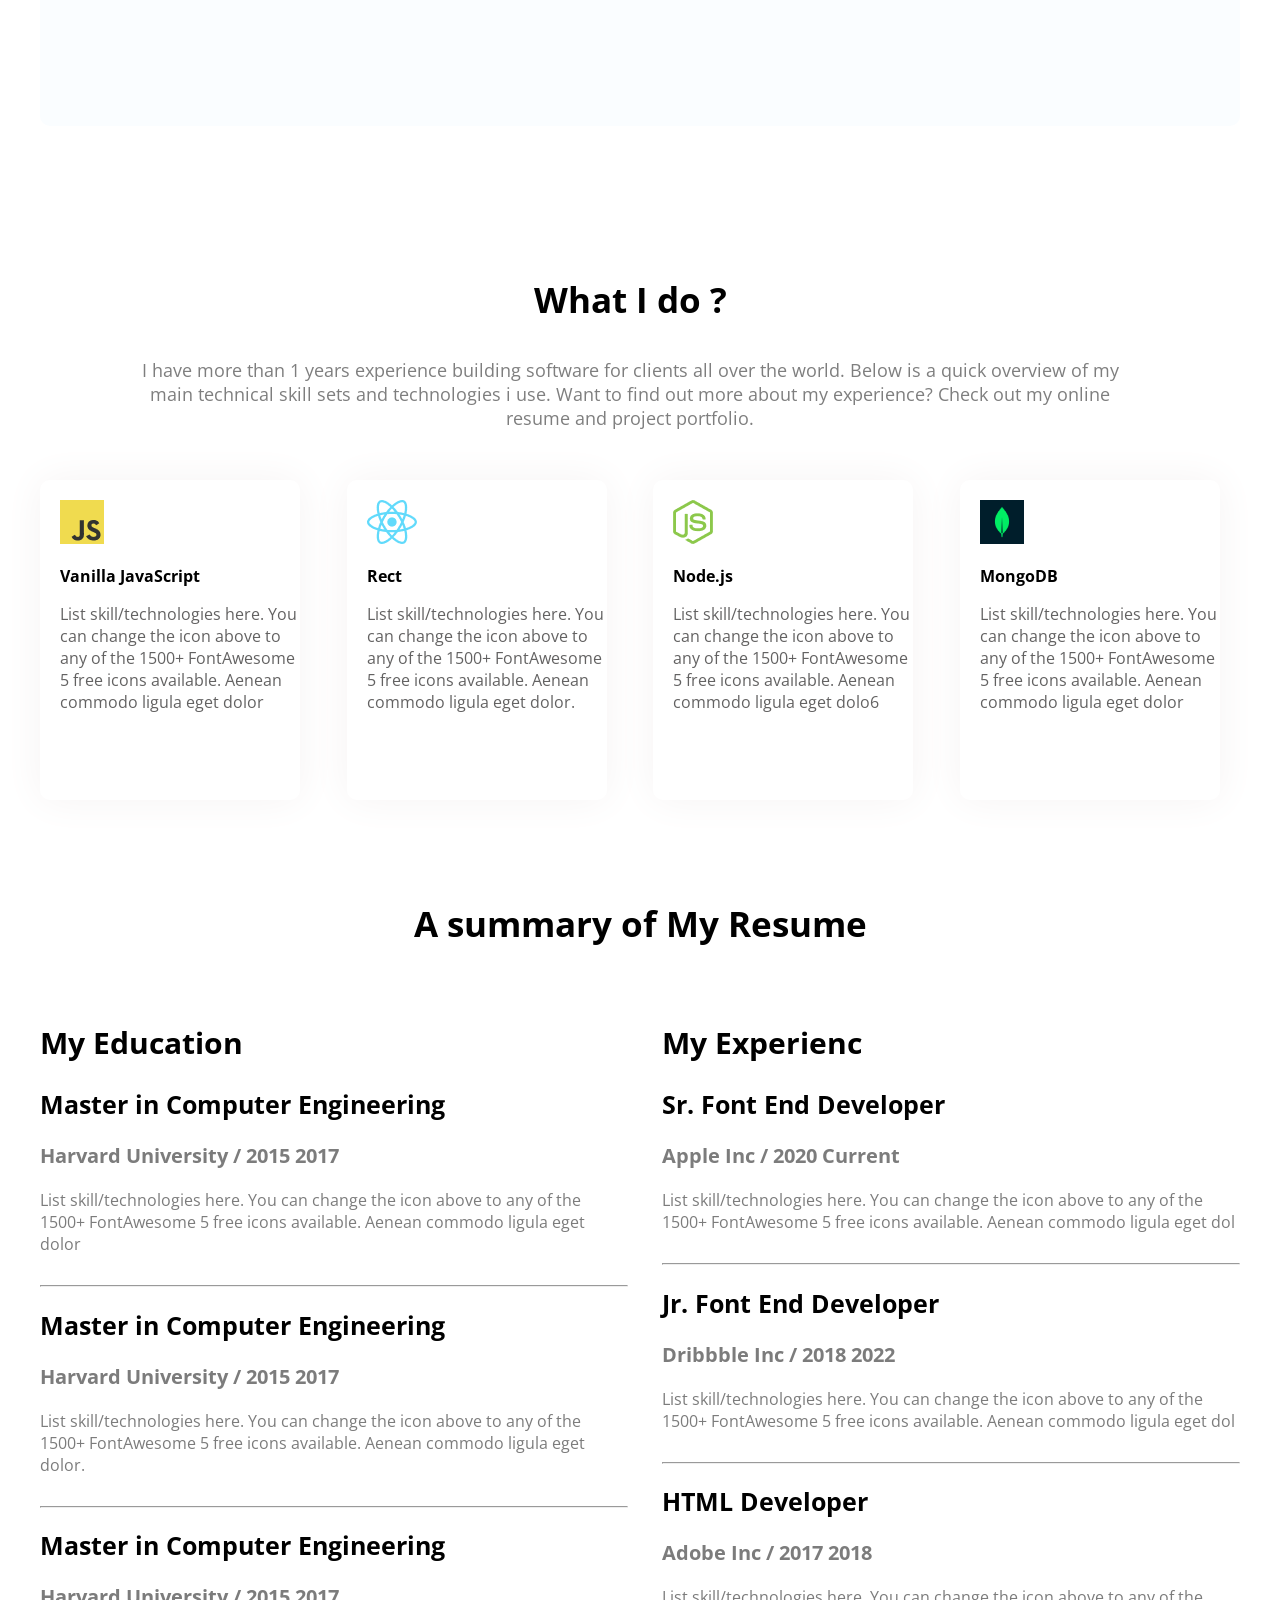
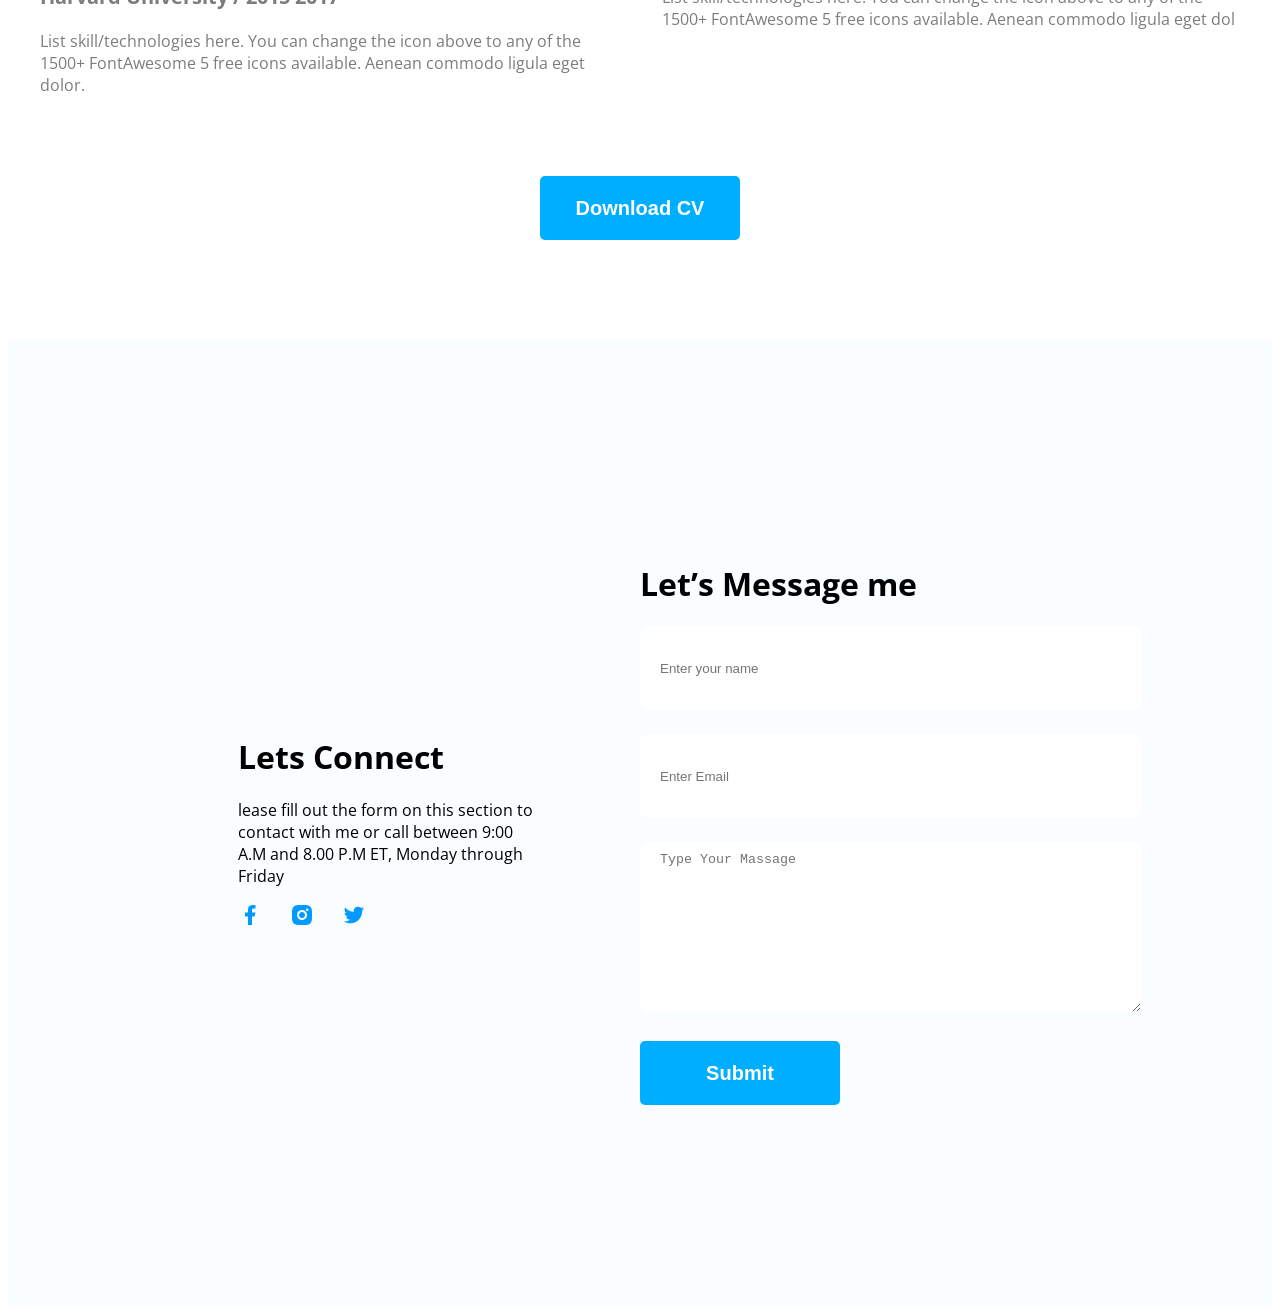
==== commit 7f94af29: "link added" ====
--- a/My firdt web.html
+++ b/My firdt web.html
@@ -201,9 +201,14 @@
             <p>lease fill out the form on this section to contact with me or call between
                 9:00 A.M and 8.00 P.M ET, Monday through Friday
             </p>
-            <img src="Assets/icons/facebook.png" alt="fb">
-            <img src="Assets/icons/insta.png" alt="InstGram">
-            <img src="Assets/icons/twitter.png" alt="Twitter">
+
+            <a href="https://www.facebook.com/kamrul.islam.apurba"><img src="Assets/icons/facebook.png" alt="fb"></a>
+
+            <a href="https://www.instagram.com/kamrul_islam_apurba"><img src="Assets/icons/insta.png"
+                    alt="InstGram"></a>
+
+            <a href="https://www.twitter.com"><img src="Assets/icons/twitter.png" alt="Twitter"></a>
+
         </div>
         <div class="hed-i">
             <h1>Let’s Message me</h1>
--- a/Style/My f w.css
+++ b/Style/My f w.css
@@ -80,7 +80,7 @@
     width: 150px;
     padding: 13px 30px;
     font-size: 20px;
-    display: ;
+   
 }
 
 .bn-gtn {
@@ -96,8 +96,7 @@
 
 .pra {
     font-size: 18px;
-    color: color: rgb(99, 98, 98);
-    ;
+    color:  rgb(99, 98, 98);
 }
 
 #img {
@@ -254,6 +253,7 @@
 
 footer input[type="text"] {
     padding: 10px 20px;
+    
 }
 
 footer textarea {
